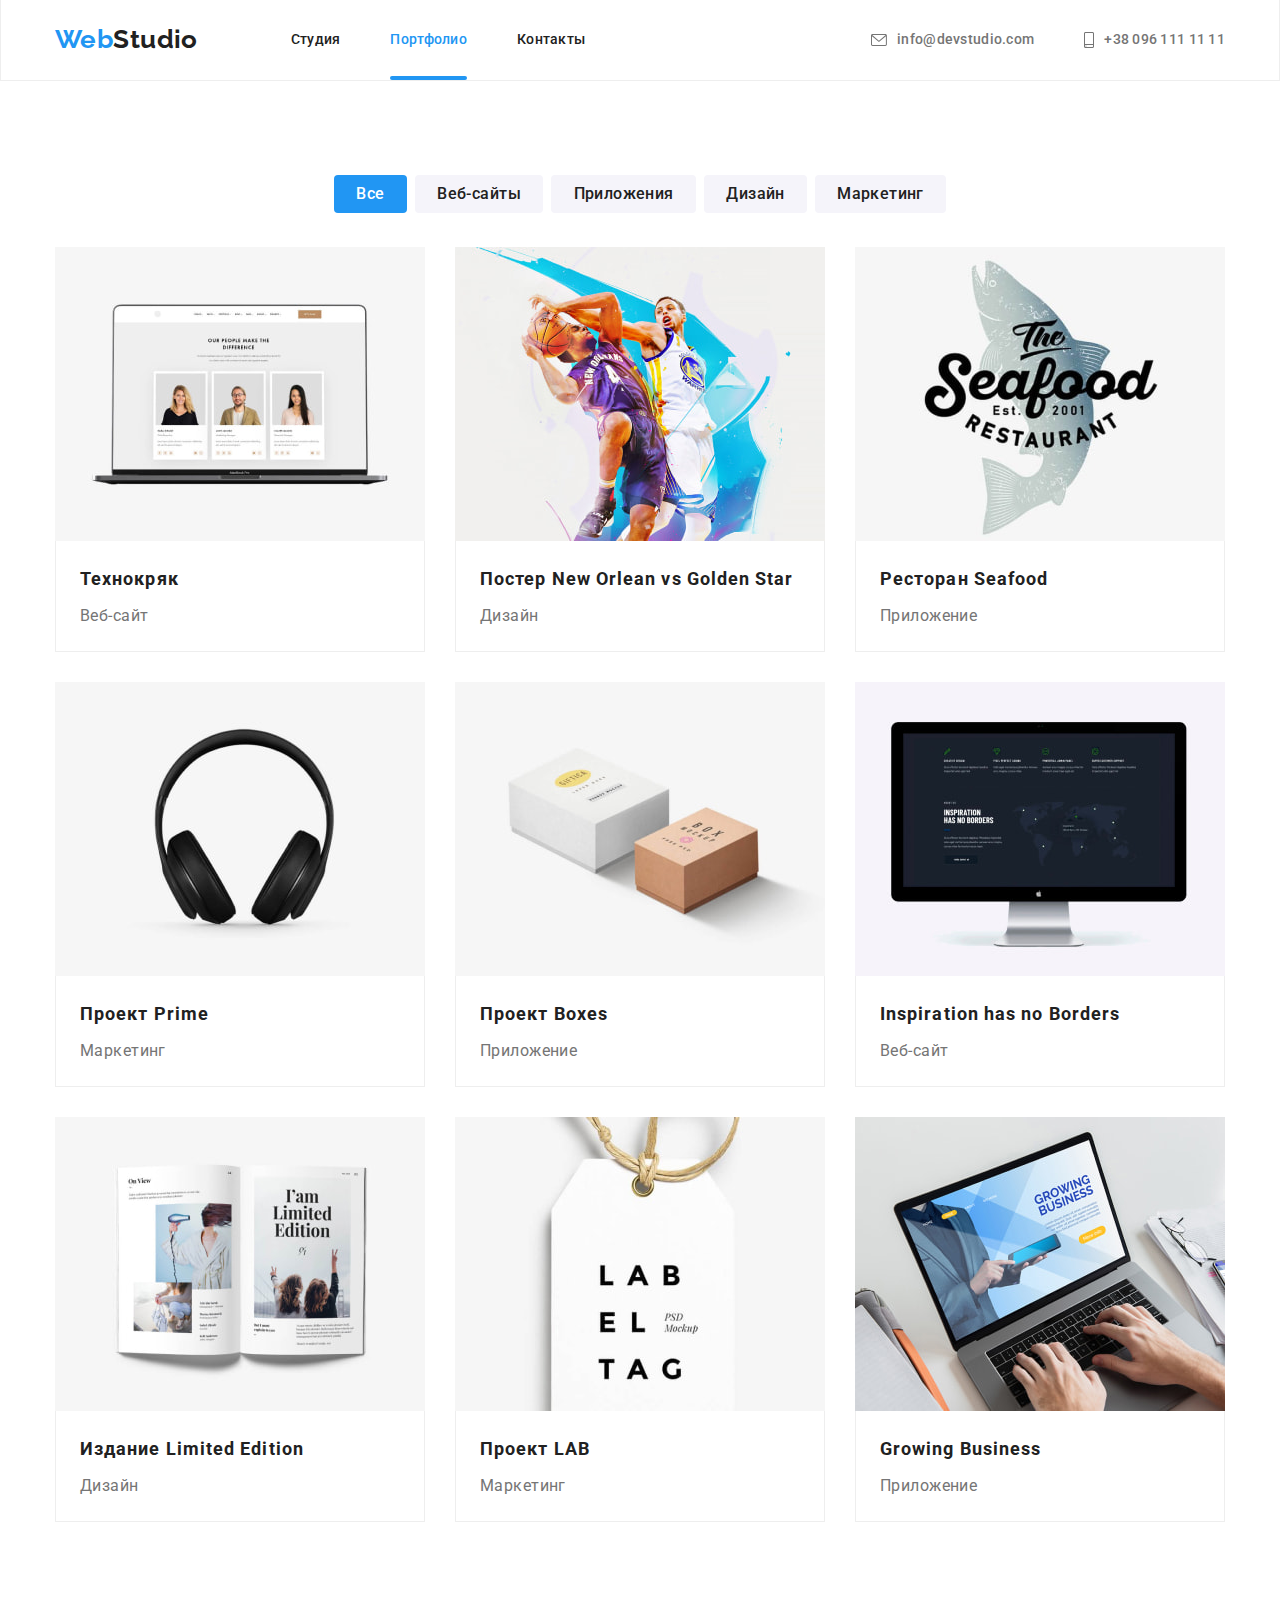
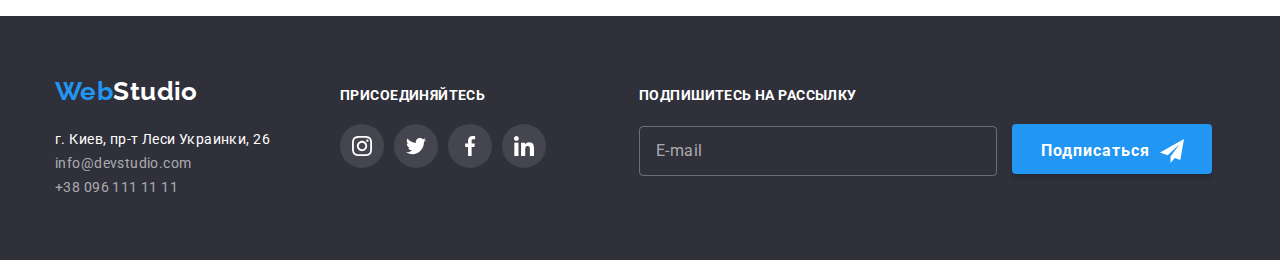
==== portfolio.html @ dc1a28a5 "Initial commit" ====
<!DOCTYPE html>
<html lang="ru">
  <head>
    <meta charset="UTF-8" />
    <meta http-equiv="X-UA-Compatible" content="IE=edge" />
    <meta name="viewport" content="width=device-width, initial-scale=1.0" />
    <title>Портфолио</title>
    <link rel="preconnect" href="https://fonts.googleapis.com" />
    <link rel="preconnect" href="https://fonts.gstatic.com" crossorigin />
    <link
      href="https://fonts.googleapis.com/css2?family=Raleway:wght@700&family=Roboto:wght@400;500;700;900&display=swap"
      rel="stylesheet"
    />
    <link
      rel="stylesheet"
      href="https://cdnjs.cloudflare.com/ajax/libs/modern-normalize/1.1.0/modern-normalize.min.css"
    />
    <link rel="stylesheet" href="./css/styles.css" />
  </head>
  <body>
    <!--шапка-->
    <header class="section-header border">
      <div class="container header">
        <a class="logo link header" href="./index.html" lang="en">
          Web<span class="studio" lang="en">Studio</span>
        </a>
        <nav>
          <ul class="site-nav list">
            <li class="item"><a class="link next" href="./index.html">Студия</a></li>
            <li class="item"><a class="link current" href="">Портфолио</a></li>
            <li class="item"><a class="link next" href="">Контакты</a></li>
          </ul>
        </nav>
        <ul class="contacts list">
          <li class="item contacts">
            <a class="contacts link" href="malito:info@devstudio.com">
              <svg class="icon-envelope" width="16" height="12">
                <use href="./images/webstudio/symbol-defs.svg#icon-envelope"></use></svg
              >info@devstudio.com
            </a>
          </li>
          <li class="item contacts">
            <a class="contacts link" href="tel:+380961111111"
              ><svg class="icon-smartphone" width="10" height="16">
                <use href="./images/webstudio/symbol-defs.svg#icon-smartphone"></use>
              </svg>
              +38 096 111 11 11</a
            >
          </li>
        </ul>
      </div>
    </header>
    <main>
      <!--Фильтр и примеры работ-->
      <section class="section post">
        <div class="container">
          <h1 class="title-never">Перечень услуг</h1>
          <ul class="list filtr">
            <li class="item-filtr">
              <button class="button current all" type="button">Все</button>
            </li>
            <li class="item-filtr"><button class="button veb" type="button">Веб-сайты</button></li>
            <li class="item-filtr">
              <button class="button prog" type="button">Приложения</button>
            </li>
            <li class="item-filtr"><button class="button dis" type="button">Дизайн</button></li>
            <li class="item-filtr"><button class="button marc" type="button">Маркетинг</button></li>
          </ul>
          <ul class="list post">
            <li class="item">
              <a href="" class="link post">
                <div class="post-image-thumb">
                  <img
                    src="./images/portfolio/img-1.jpg"
                    class="img"
                    width="370"
                    alt="Сайт
                Технокряк"
                  />
                  <div class="card-overlay">
                    <p>
                      Ресурс предлагает комплексные предложения с разным уровнем функционала и
                      сервисов. Все это позволит посетителю получить исчерпывающие сведения о
                      компании или частном лице.
                    </p>
                  </div>
                </div>
                <div class="content border">
                  <h2 class="title portf">Технокряк</h2>
                  <p class="text-portf">Веб-сайт</p>
                </div>
              </a>
            </li>
            <li class="item">
              <a href="" class="link post">
                <div class="post-image-thumb">
                  <img src="./images/portfolio/img-2.jpg" class="img" width="370" alt="Постер" />
                  <div class="card-overlay">
                    <p>
                      Ресурс предлагает комплексные предложения с разным уровнем функционала и
                      сервисов. Все это позволит посетителю получить исчерпывающие сведения о
                      компании или частном лице.
                    </p>
                  </div>
                </div>
                <div class="content border">
                  <h2 class="title portf">Постер New Orlean vs Golden Star</h2>
                  <p class="text-portf">Дизайн</p>
                </div>
              </a>
            </li>
            <li class="item">
              <a href="" class="link post">
                <div class="post-image-thumb">
                  <img
                    src="./images/portfolio/img-3.jpg"
                    class="img"
                    width="370"
                    alt="Приложение
                ресторана"
                  />
                  <div class="card-overlay">
                    <p>
                      Ресурс предлагает комплексные предложения с разным уровнем функционала и
                      сервисов. Все это позволит посетителю получить исчерпывающие сведения о
                      компании или частном лице.
                    </p>
                  </div>
                </div>
                <div class="content border">
                  <h2 class="title portf">Ресторан Seafood</h2>
                  <p class="text-portf">Приложение</p>
                </div>
              </a>
            </li>
            <li class="item">
              <a href="" class="link post">
                <div class="post-image-thumb">
                  <img
                    src="./images/portfolio/img-4.jpg"
                    class="img"
                    width="370"
                    alt="Проект
                маркетинга"
                  />
                  <div class="card-overlay">
                    <p>
                      Ресурс предлагает комплексные предложения с разным уровнем функционала и
                      сервисов. Все это позволит посетителю получить исчерпывающие сведения о
                      компании или частном лице.
                    </p>
                  </div>
                </div>
                <div class="content border">
                  <h2 class="title portf">Проект Prime</h2>
                  <p class="text-portf">Маркетинг</p>
                </div>
              </a>
            </li>
            <li class="item">
              <a href="" class="link post">
                <div class="post-image-thumb">
                  <img
                    src="./images/portfolio/img-5.jpg"
                    class="img"
                    width="370"
                    alt="Приложение"
                  />
                  <div class="card-overlay">
                    <p>
                      Ресурс предлагает комплексные предложения с разным уровнем функционала и
                      сервисов. Все это позволит посетителю получить исчерпывающие сведения о
                      компании или частном лице.
                    </p>
                  </div>
                </div>
                <div class="content border">
                  <h2 class="title portf">Проект Boxes</h2>
                  <p class="text-portf">Приложение</p>
                </div>
              </a>
            </li>
            <li class="item">
              <a href="" class="link post">
                <div class="post-image-thumb">
                  <img src="./images/portfolio/img-6.jpg" class="img" width="370" alt="Сайт" />
                  <div class="card-overlay">
                    <p>
                      Ресурс предлагает комплексные предложения с разным уровнем функционала и
                      сервисов. Все это позволит посетителю получить исчерпывающие сведения о
                      компании или частном лице.
                    </p>
                  </div>
                </div>
                <div class="content border">
                  <h2 class="title portf" lang="en">Inspiration has no Borders</h2>
                  <p class="text-portf">Веб-сайт</p>
                </div>
              </a>
            </li>
            <li class="item">
              <a href="" class="link post">
                <div class="post-image-thumb">
                  <img
                    src="./images/portfolio/img-7.jpg"
                    class="img"
                    alt="Дизайн
                издания"
                  />
                  <div class="card-overlay">
                    <p>
                      Ресурс предлагает комплексные предложения с разным уровнем функционала и
                      сервисов. Все это позволит посетителю получить исчерпывающие сведения о
                      компании или частном лице.
                    </p>
                  </div>
                </div>
                <div class="content border">
                  <h2 class="title portf">Издание Limited Edition</h2>
                  <p class="text-portf">Дизайн</p>
                </div>
              </a>
            </li>
            <li class="item">
              <a href="" class="link post">
                <div class="post-image-thumb">
                  <img src="./images/portfolio/img-8.jpg" class="img" width="370" alt="Проект" />
                  <div class="card-overlay">
                    <p>
                      Ресурс предлагает комплексные предложения с разным уровнем функционала и
                      сервисов. Все это позволит посетителю получить исчерпывающие сведения о
                      компании или частном лице.
                    </p>
                  </div>
                </div>
                <div class="content border">
                  <h2 class="title portf">Проект LAB</h2>
                  <p class="text-portf">Маркетинг</p>
                </div>
              </a>
            </li>
            <li class="item">
              <a href="" class="link post">
                <div class="post-image-thumb">
                  <img
                    src="./images/portfolio/img-9.jpg"
                    class="img"
                    width="370"
                    alt="Приложение"
                  />
                  <div class="card-overlay">
                    <p>
                      Ресурс предлагает комплексные предложения с разным уровнем функционала и
                      сервисов. Все это позволит посетителю получить исчерпывающие сведения о
                      компании или частном лице.
                    </p>
                  </div>
                </div>
                <div class="content border">
                  <h2 class="title portf" lang="en">Growing Business</h2>
                  <p class="text-portf">Приложение</p>
                </div>
              </a>
            </li>
          </ul>
        </div>
      </section>
    </main>
    <!--Футер-->
    <footer class="section footer">
      <div class="container flex footer">
        <div>
          <a class="logo link footer" href="./index.html">
            Web<span class="studio-sup">Studio</span>
          </a>
          <address class="address">
            <ul class="contacts-sup list">
              <li>
                <a
                  class="location link"
                  href="https://bit.ly/3pXMvUd"
                  target="_blank"
                  rel="noreferrer noopener"
                  >г. Киев, пр-т Леси Украинки, 26</a
                >
              </li>
              <li>
                <a class="contacts link" href="malito:info@devstudio.com"> info@devstudio.com</a>
              </li>
              <li>
                <a class="contacts link" href="tel:+380961111111">+38 096 111 11 11</a>
              </li>
            </ul>
          </address>
        </div>
        <div class="social-link">
          <h2 class="title social">присоединяйтесь</h2>
          <ul class="social-list footer">
            <li class="social-item">
              <a href="" class="social-link-footer link">
                <svg class="social-icon" width="20" height="20">
                  <use href="./images/webstudio/symbol-defs.svg#icon-instagram"></use>
                </svg>
              </a>
            </li>
            <li class="social-item">
              <a href="" class="social-link-footer link">
                <svg class="social-icon" width="20" height="20">
                  <use href="./images/webstudio/symbol-defs.svg#icon-twitter"></use>
                </svg>
              </a>
            </li>
            <li class="social-item">
              <a href="" class="social-link-footer link">
                <svg class="social-icon" width="20" height="20">
                  <use href="./images/webstudio/symbol-defs.svg#icon-facebook"></use>
                </svg>
              </a>
            </li>
            <li class="social-item">
              <a href="" class="social-link-footer link">
                <svg class="social-icon" width="20" height="20">
                  <use href="./images/webstudio/symbol-defs.svg#icon-linkedin"></use>
                </svg>
              </a>
            </li>
          </ul>
        </div>
        <div class="footer form">
          <h2 class="title form">Подпишитесь на рассылку</h2>
          <form class="footer-form">
            <label>
              <input class="footer-input" type="email" name="email" placeholder="E-mail" />
            </label>
            <button class="footer-submit" type="submit">
              <span class="footer-button"
                >Подписаться
                <svg width="24" height="24" class="icon-footer-form">
                  <use href="./images/webstudio/symbol-defs.svg#icon-icon-send"></use>
                </svg>
              </span>
            </button>
          </form>
        </div>
      </div>
    </footer>
  </body>
</html>
---- css/styles.css ----
/* цвет основного текста #757575 */
/* цвет текста вторичный в почте и телефона в хедере #757575 */
/* Эффективные решения для вашего бизнеса цвет текста #FFFFFF */

/* цвет текста чем мы занимаємся #212121 */
/* цвет текста Наша команда #212121 */

/* цвет текста футер адресс #FFFFFF */
/* цвет текста футер е-мейл и телефон color: rgba(255, 255, 255, 0.6) */
/* цвет текста ховер #2196F3 */
:root {
  --primary-text-color: #757575;
  --title-text-color: #212121;
  --accent-color: #2196f3;
  --white-color: #ffffff;
  --second-white-color: #f5f4fa;
  --timing-function: cubic-bezier(0.4, 0, 0.2, 1);
}

body {
  color: var(--primary-text-color);
  font-family: Roboto, helvetica, arial, sans-serif;
  background-color: var(--white-color);
  letter-spacing: 0.03em;
  font-size: 14px;
  line-height: 1.71;
}

h1,
h2,
h3,
h4,
h5,
h6,
p,
ul {
  margin-top: 0;
  margin-bottom: 0;
}
.container {
  width: 1200px;
  padding-left: 15px;
  padding-right: 15px;
  margin: 0 auto;
}
.section {
  padding-top: 94px;
  padding-bottom: 94px;
}
.logo.link.header {
  display: block;
  padding-top: 24px;
  padding-bottom: 25px;
}
/* позиционирование элементов хедера*/
.container.header {
  display: flex;
  align-items: center;
}
.section.hero {
  padding-top: 200px;
  padding-bottom: 200px;
  background-color: #2f303a;

  max-width: 1600px;
  height: 600px;
  margin-left: auto;
  margin-right: auto;
  background-image: linear-gradient(to right, rgba(47, 48, 58, 0.4), rgba(47, 48, 58, 0.4)),
    url('..//images/webstudio/hero.jpg');
  background-repeat: no-repeat;
  background-position: center;
  background-size: cover;

  text-align: center;
}

.section.work {
  padding-top: 0px;
}
.address {
  margin-top: 20px;
}
/*.link.contacts {
  display: inline-block;
  margin-top: 9px;
}*/
.list.filtr {
  display: flex;
  margin-bottom: 34px;
  justify-content: center;
}

.list.filtr .item-filtr + .item-filtr {
  margin-left: 8px;
}
/*Задает расположение на раздел Наши преимущества*/
.list.benefits {
  display: flex;
}
.list.benefits .item + .item {
  margin-left: 30px;
}
/*Задает размер поля для текста в Наши преимущества*/
.list.benefits .item {
  width: 270px;
}
/*Задает расположение на раздел Чем мы занимаемся*/
.list.work {
  display: flex;
}
.list.work .item + .item {
  margin-left: 30px;
}
/*======================
Заголовки картинок в Чем мы занимаемся
========================*/
.title.image {
  color: var(--white-color);
  text-transform: uppercase;
  text-align: center;
}

.title-thumb {
  width: 370px;
  height: 70px;

  background: rgba(47, 48, 58, 0.8);

  display: flex;
  justify-content: center;
  align-items: center;
  bottom: 0;
}
.title-thumb {
  position: absolute;
}
/*Задаем позицию предку для выравнивания заголовка*/
.item.work {
  position: relative;
}
.image {
  display: block;
}
/*==========================================
============================================*/
/*Задает расположение на раздел Наша команда*/
.list.team {
  display: flex;
}
.list.team .item + .item {
  margin-left: 30px;
}
/*Задает расположение в разделе Примеры работ*/
.list.post {
  display: flex;
  flex-wrap: wrap;
}
.list.post .item {
  width: 370px;
  margin-right: 30px;
  margin-bottom: 30px;
}
.list.post .item:nth-child(3n) {
  margin-right: 0px;
}
.list.post .item:nth-last-child(-n + 3) {
  margin-bottom: 0;
}
/*Задает расположение иконок в футере*/
.list.social {
  display: flex;
}

/*Позиционирование текста в карточке портфолио*/
.content {
  padding: 20px 24px;
}
.conteiner-team {
  padding-top: 30px;
  padding-bottom: 30px;
  background-color: #ffffff;
}
.img {
  display: block;
}

/*Рамка для карточек Нашей команды*/
.item.team {
  box-shadow: 0px 1px 3px rgba(0, 0, 0, 0.12), 0px 1px 1px rgba(0, 0, 0, 0.14),
    0px 2px 1px rgba(0, 0, 0, 0.2);
  border-radius: 0px 0px 4px 4px;
}
/*Размещение Иконок в Наших преимуществах*/
/*.item.benefits::before {
  display: block;
  content: '';
  height: 120px;

  margin-bottom: 30px;

  background-color: #f5f4fa;
  background-position: center;
  background-repeat: no-repeat;
  background-size: contain;
}
*/
/* Класс на цвет логотипа*/
.logo {
  color: var(--accent-color);
  font-family: Raleway, sans-serif;
  font-weight: 700;
  font-size: 26px;
  line-height: 1.19;
}

/* Класс на вторую часть логотипа header*/
.studio {
  color: var(--title-text-color);
}
/* Класс вторую часть логотипа в footer */
.studio-sup {
  color: var(--white-color);
}

/* Класс убирает точки в начале списка*/
.list {
  list-style: none;
  padding: 0;
  margin: 0;
}
/* Убирает подчеркивание у ссылок*/
.link {
  text-decoration: none;
}
.link.post {
  color: inherit;
  transition: box-shadow 250ms var(--timing-function);
}

.list.post .item:hover {
  box-shadow: 0px 1px 1px rgba(0, 0, 0, 0.12), 0px 4px 4px rgba(0, 0, 0, 0.06),
    1px 4px 6px rgba(0, 0, 0, 0.16);
}
/* ======================
========Site nav==========*/
.site-nav {
  display: flex;
  margin-left: 93px;

  font-weight: 500;
  /*font-size: 14px;*/
  line-height: 1.14;
  letter-spacing: 0.02em;
}
/*Отступ между пунктами списка в навигации 50px.кроме последнего*/
/*.site-nav .item:not(:last-child) {
  margin-right: 50px;
}*/
.site-nav .item + .item {
  margin-left: 50px;
}

.site-nav .link:hover,
.site-nav .link:focus {
  color: var(--accent-color);
}
.site-nav .link {
  display: block;
  padding-top: 32px;
  padding-bottom: 32px;

  color: var(--title-text-color);

  transition: color 250ms var(--timing-function);
}
/* Нижние подчеркивание текущей страницы*/

.link.current:after {
  content: '';

  position: absolute;
  left: 0;
  bottom: 0;

  display: block;
  width: 100%;
  height: 4px;

  background-color: var(--accent-color);
  border-radius: 2px;
}

/*Добавление эффекта на ссылки навигации*/
.site-nav .link.next {
  position: relative;
}
.link.next::after {
  content: '';

  position: absolute;
  left: 0;
  bottom: 0;

  display: block;
  width: 100%;
  height: 4px;

  background-color: var(--accent-color);
  border-radius: 2px;
  transform: scaleX(0);
  transition: transform 250ms var(--timing-function);
}
.link.next:hover::after {
  transform: scaleX(1);
}

/* Подсветка текущей страницы*/
.site-nav .link.current {
  color: var(--accent-color);
  position: relative;
}

/*============================
==============================*/
/* hero*/
.hero-title {
  /*margin-top: 0;*/
  margin-bottom: 30px;

  color: var(--white-color);
  font-weight: 900;
  font-size: 44px;
  line-height: 1.36;
  letter-spacing: 0.06em;
  text-transform: uppercase;
}

/* section */
.title {
  color: var(--title-text-color);
  font-weight: 700;
  font-size: inherit;
  line-height: 1.14;
  /*text-transform: uppercase;*/
}
.title-benefits {
  color: var(--title-text-color);
  font-weight: 700;
  font-size: inherit;
  line-height: 1.14;
  text-transform: uppercase;

  /*margin-top: 0;*/
  margin-bottom: 10px;
}
.title.social {
  color: var(--white-color);
  text-transform: uppercase;
  margin-bottom: 20px;
}

/* Класс скрывает семантический заголовок*/
.title-never {
  position: absolute;
  width: 1px;
  height: 1px;
  margin: -1px;
  border: 0;
  padding: 0;

  white-space: nowrap;
  clip-path: inset(100%);
  clip: rect(0 0 0 0);
  overflow: hidden;
}
/*.text-benefits {
  font-size: 14px;
  line-height: 1.71;
}*/
.text-team {
  font-size: 16px;
  line-height: 1.19;
  text-align: center;
}
.text-portf {
  font-size: 16px;
  line-height: 1.88;
}
.title.work,
.title.team,
.title.clients {
  margin-bottom: 50px;
  font-weight: 700;
  font-size: 36px;
  line-height: 1.17;
  text-align: center;
}
/*.title.team {
  font-weight: 700;
  font-size: 36px;
  line-height: 1.17;
  text-align: center;
}*/
.title.name {
  font-weight: 500;
  font-size: 16px;
  line-height: 1.19;
  margin-bottom: 10px;
  text-align: center;
}
.title.portf {
  font-weight: 700;
  font-size: 18px;
  line-height: 2;
  letter-spacing: 0.06em;

  margin-bottom: 4px;
}

/*Button*/
.button {
  display: inline-block;
  border: none;
  padding: 6px 22px;

  color: var(--title-text-color);
  background-color: var(--second-white-color);
  cursor: pointer;
  font-weight: 500;
  font-size: 16px;
  line-height: 1.63;
  /* text-align: center;*/
  letter-spacing: inherit;
  font-family: inherit;
  border-radius: 4px;
  /*анимация кнопки*/
  transition: background-color 250ms var(--timing-function);
}
.button:hover,
.button:focus {
  background-color: var(--accent-color);
  color: var(--white-color);
  filter: drop-shadow(0px 4px 4px rgba(0, 0, 0, 0.25));
}
.button.primary {
  min-width: 200px;

  color: var(--white-color);
  font-weight: 700;
  font-size: 16px;
  line-height: 1.88;
  align-items: center;
  text-align: center;
  letter-spacing: 0.06em;

  background-color: var(--accent-color);
  cursor: pointer;

  border-radius: 4px;
  padding: 10px 32px;
  box-shadow: 0px 4px 4px rgba(0, 0, 0, 0.15);
  /*анимация кнопки*/
  transition: background-color 250ms var(--timing-function);
}
.button.primary:hover,
.button.primary:focus {
  background-color: #188ce8;
}
/*Задает цвет выделенной кнопки фильтра*/
.list .button.current {
  background-color: #2196f3;
  color: var(--white-color);
}
/*Задают размеры кнопок фильтра*/
.button.current.all {
  min-width: 73px;
}
.button.veb {
  min-width: 128px;
}
.button.prog {
  min-width: 145px;
}
.button.dis {
  min-width: 103px;
}
.button.marc {
  min-width: 130px;
}

/* Стиль написание шрифта и цвет контактов*/
.contacts .link {
  display: flex;
  align-items: center;
  font-style: normal;
  color: inherit;
  /*var(--primary-text-color);*/
  font-weight: 500;
  font-size: 14px;
  line-height: 1.14;
  letter-spacing: 0.02em;

  padding-top: 32px;
  padding-bottom: 32px;

  color: #757575;

  transition: color 250ms var(--timing-function);
}
/*Задает контакты в линию*/

.contacts.list {
  display: flex;
  margin-left: auto;
}
/*Задает отступы сверху и снизу для контактов*/
/*.contacts.list .link {
  display: block;
  padding-top: 32px;
  padding-bottom: 32px;
}*/
.contacts .item + .item {
  margin-left: 50px;
}
.contacts-sup .link {
  color: rgba(255, 255, 255, 0.6);
  font-style: normal;
  /*font-weight: 400;
  font-size: 14px;
  line-height: 1.71;*/

  transition: color 250ms var(--timing-function);
}
.contacts .link:hover,
.contacts .link:focus {
  color: var(--accent-color);
}
.contacts-sup .link:hover,
.contacts-sup .link:focus {
  color: var(--accent-color);
}

/* Цвет текста места расположение студии*/
.location.link {
  color: var(--white-color);
  /*font-weight: 400;
  font-size: 14px;
  line-height: 1.71;*/
}
/*Border headera на странице портфолио*/
.section-header.border {
  border-bottom: 1px solid #eeeeee;
}
.border {
  border-left: 1px solid #eeeeee;
  border-right: 1px solid #eeeeee;
  border-bottom: 1px solid #eeeeee;
}
.section.team {
  background-color: var(--second-white-color);
}
/*Цвет footer*/
.section.footer {
  padding-top: 60px;
  padding-bottom: 60px;

  background-color: #2f303a;
}

.flex.footer {
  display: flex;
  align-items: baseline;
}

.social-link {
  margin-left: 70px;
  min-width: 206px;
}

/*Иконки конверта и телефона*/

.icon-envelope {
  fill: currentColor;
  margin-right: 10px;
}
.icon-smartphone {
  fill: currentColor;
  margin-right: 10px;
}
/*Иконки в наших приемуществах*/
.icon-background {
  background-color: #f5f4fa;
  display: flex;
  justify-content: center;
  align-items: center;
  width: 270px;
  height: 120px;
  margin-bottom: 30px;
  border-radius: 4px;
}

/*=======================
Иконки соц сетей в нашей команде
=================================*/
.social-list {
  display: flex;
  align-items: center;
  justify-content: center;

  margin-top: 16px;
  list-style: none;
  padding: 0;
}
.social-item:not(:last-child) {
  margin-right: 10px;
}
.social.link {
  display: flex;
  align-items: center;
  justify-content: center;

  width: 44px;
  height: 44px;
  border-radius: 50%;

  color: #afb1b8;
  background-color: var(--white-color);

  transition: background-color 250ms var(--timing-function), color 250ms var(--timing-function);
}

.social-icon {
  fill: currentColor;
}
.social.link:hover,
.social.link:focus {
  color: var(--white-color);
  background-color: #2196f3;
}

/*Иконки наши клиенты*/

.list.clients {
  display: flex;
  justify-content: center;
  padding-top: 32px;
  padding-bottom: 32px;
}
.link.clients {
  display: flex;
  align-items: center;
  justify-content: center;

  width: 170px;
  height: 92px;
  border: 1px solid #afb1b8;
  border-radius: 4px;

  color: #afb1b8;

  transition: color 250ms var(--timing-function), border-color 250ms var(--timing-function);
}
.link.clients:hover {
  border-color: #2196f3;
  color: #2196f3;
}
.icon-clients {
  fill: currentColor;
}
.item.clients {
  margin-right: 30px;
}

.item.clients:last-child {
  margin-right: 0;
}
/*Стилизация ссылок ф футере соц.сети*/

.social-list.footer {
  display: flex;
  align-items: center;
  justify-content: flex-start;

  margin-top: 16px;
  list-style: none;
  padding: 0;
}
.social-link-footer.link {
  display: flex;
  align-items: center;
  justify-content: center;
  color: var(--white-color);
  background-color: rgba(255, 255, 255, 0.1);

  width: 44px;
  height: 44px;

  border-radius: 50%;

  transition: background-color 250ms var(--timing-function);
}

.social-link-footer.link:hover,
.social-link-footer.link:focus {
  background-color: #2196f3;
}
/*===============================

          Форма футер

================================*/

.footer.form {
  margin-left: 93px;
}

.title.form {
  color: var(--white-color);
  text-transform: uppercase;
  margin-bottom: 20px;
}

.footer-input {
  width: 358px;
  height: 50px;
  padding-left: 16px;
  padding-top: 15px;
  padding-bottom: 15px;

  font-size: 16px;
  line-height: 1.25;
  letter-spacing: inherit;

  color: var(--white-color);
  background-color: transparent;

  border: 1px solid rgba(255, 255, 255, 0.3);
  drop-shadow: (0px 4px 4px rgba(0, 0, 0, 0.15));
  border-radius: 4px;
}

.footer-input::placeholder {
  color: rgba(255, 255, 255, 0.6);
}

.footer-input:hover,
.footer-input:focus {
  border-color: var(--white-color);
}

.footer-submit {
  min-width: 200px;
  height: 50px;
  margin-left: 12px;

  font-weight: 700;
  font-size: 16px;
  letter-spacing: 0.06em;
  color: var(--white-color);

  padding-bottom: 10px;

  background-color: var(--accent-color);

  cursor: pointer;

  border: none;
  border-radius: 4px;
  box-shadow: 0px 4px 4px rgba(0, 0, 0, 0.15);
}

.footer-submit:hover,
.footer-submit:focus {
  background-color: #188ce8;
}

.icon-footer-form {
  fill: currentColor;
  margin-left: 10px;
}

.footer-button {
  display: flex;
  align-items: center;
  justify-content: center;
  padding-top: 13px;
}

/*==============================
            Портфолио
================================*/

/*Добавление на карточку наших работ текста при hover*/

.post-image-thumb {
  position: relative;
  overflow: hidden;
}

.card-overlay {
  position: absolute;
  top: 0;
  left: 0;

  width: 100%;
  height: 100%;
  padding: 63px 24px;

  font-size: 18px;
  line-height: 1.55;

  color: #ffffff;
  background-color: rgba(33, 150, 243, 0.9);

  transform: translateY(100%);
  transition: transform 250ms var(--timing-function);
}
.link.post:hover .card-overlay,
.link.post:focus .card-overlay {
  transform: translateY(0%);
}
/*========================
Модальное окно===========*/

.backdrop {
  position: fixed;
  width: 100%;
  height: 100%;
  top: 0;
  left: 0;

  z-index: 1;

  background-color: rgba(0, 0, 0, 0.2);

  opacity: 1;
  transition: opacity 250ms var(--timing-function);
}

.backdrop.is-hidden {
  opacity: 0;
  pointer-events: none;
  visibility: hidden;
}
.backdrop.is-hidden .modal {
  transform: translate(-50%, -50%) scale(0.5);
}
.modal {
  position: absolute;
  top: 50%;
  left: 50%;

  width: 528px;
  /*height: 581px;*/

  padding: 40px;

  background-color: var(--white-color);

  box-shadow: 0px 1px 3px rgba(0, 0, 0, 0.12), 0px 1px 1px rgba(0, 0, 0, 0.14),
    0px 2px 1px rgba(0, 0, 0, 0.2);
  border-radius: 4px;

  transform: translate(-50%, -50%) scale(1);

  transition: transform 250ms var(--timing-function);
}

.button-closed {
  position: absolute;
  top: 8px;
  right: 8px;

  display: flex;
  align-items: center;
  width: 30px;
  height: 30px;

  cursor: pointer;

  border-radius: 50%;
  border: 1px solid rgba(0, 0, 0, 0.1);
  background-color: transparent;

  /*анимация кнопки*/
  transition: background-color 250ms var(--timing-function), fill 250ms var(--timing-function);
}
.button-closed:focus,
.button-closed:hover {
  fill: #2196f3;
}
/*==============================
       Форма в мадальном окне
================================*/

.text-modal {
  display: flex;
  justify-content: center;
  margin-bottom: 12px;

  font-weight: 700;
  font-size: 20px;
  line-height: 1.15;
  color: var(--title-text-color);
  text-align: center;
}
.user-form {
  text-align: center;
}

.user-info {
  display: block;
  position: relative;
  text-align: left;
  transition: fill 250ms var(--timing-function);
}

.user-info:hover,
.user-info:focus {
  fill: var(--accent-color);
}

.user-text {
  display: block;
  padding-bottom: 4px;
  text-align: left;

  font-size: 12px;
  line-height: 1.17;
  letter-spacing: 0.01em;
}

.form-input {
  width: 100%;
  height: 40px;
  outline: none;

  padding-left: 42px;
  padding-top: 12px;
  padding-bottom: 12px;

  border: 1px solid rgba(33, 33, 33, 0.2);
  border-radius: 4px;

  margin-bottom: 10px;
  transition: border-color 250ms var(--timing-function);
}

.form-input:focus,
.form-input:hover {
  border-color: var(--accent-color);
}
.form-icon {
  position: absolute;
  top: 32px;
  left: 15px;
}

.textarea {
  display: block;
  width: 100%;
  min-height: 120px;
  margin-bottom: 20px;

  padding-left: 16px;
  padding-top: 12px;

  resize: none;
  outline: none;

  font-size: 12px;
  line-height: 1.17;
  letter-spacing: 0.01em;

  border-radius: 4px;
  border: 1px solid rgba(33, 33, 33, 0.2);

  transition: border-color 250ms var(--timing-function);
}
.textarea:hover,
.textarea:focus {
  border-color: var(--accent-color);
}
.textarea::placeholder {
  font-size: 14px;
  line-height: 1.14;
  letter-spacing: 0.01em;
  color: rgba(117, 117, 117, 0.5);
}

.textarea:focus,
.textarea:hover {
  border-color: var(--accent-color);
}

.form-policity-group {
  display: flex;
  align-items: center;
  padding-left: 12px;
}

.visually-hidden {
  position: absolute;
  white-space: nowrap;
  width: 1px;
  height: 1px;
  overflow: hidden;
  border: 0;
  padding: 0;
  clip: rect(0 0 0 0);
  clip-path: inset(50%);
  margin: -1px;
}
.custom-checkbox {
  width: 16px;
  height: 15px;
  display: flex;
  align-items: center;
  justify-content: center;
  margin-right: 7px;

  outline: 2px solid var(--title-text-color);
  outline-offset: -2px;
  border-radius: 2px;

  background-color: transparent;
  transition: background-color 250ms var(--timing-function);
}

.checkbox:checked + .custom-checkbox {
  background-color: var(--accent-color);
  outline: transparent;
}
.custom-checkbox-icon {
  opacity: 0;
  fill: var(--white-color);

  transition: opacity 250ms var(--timing-function);
}
.checkbox:checked + .custom-checkbox .custom-checkbox-icon {
  opacity: 1;
}

.form-policity-terms {
  color: var(--accent-color);
}
.button-submit {
  min-width: 200px;
  margin-top: 30px;
  padding-top: 10px;
  padding-bottom: 10px;

  font-weight: 700;
  font-size: 16px;
  line-height: 1.88;
  letter-spacing: 0.06em;
  text-align: center;
  color: var(--white-color);

  background-color: var(--accent-color);

  border: none;
  cursor: pointer;

  box-shadow: 0px 4px 4px rgba(0, 0, 0, 0.15);
  border-radius: 4px;

  /*анимация кнопки*/
  transition: background-color 250ms var(--timing-function);
}

.button-submit:hover,
.button-submit:focus {
  background-color: #188ce8;
}
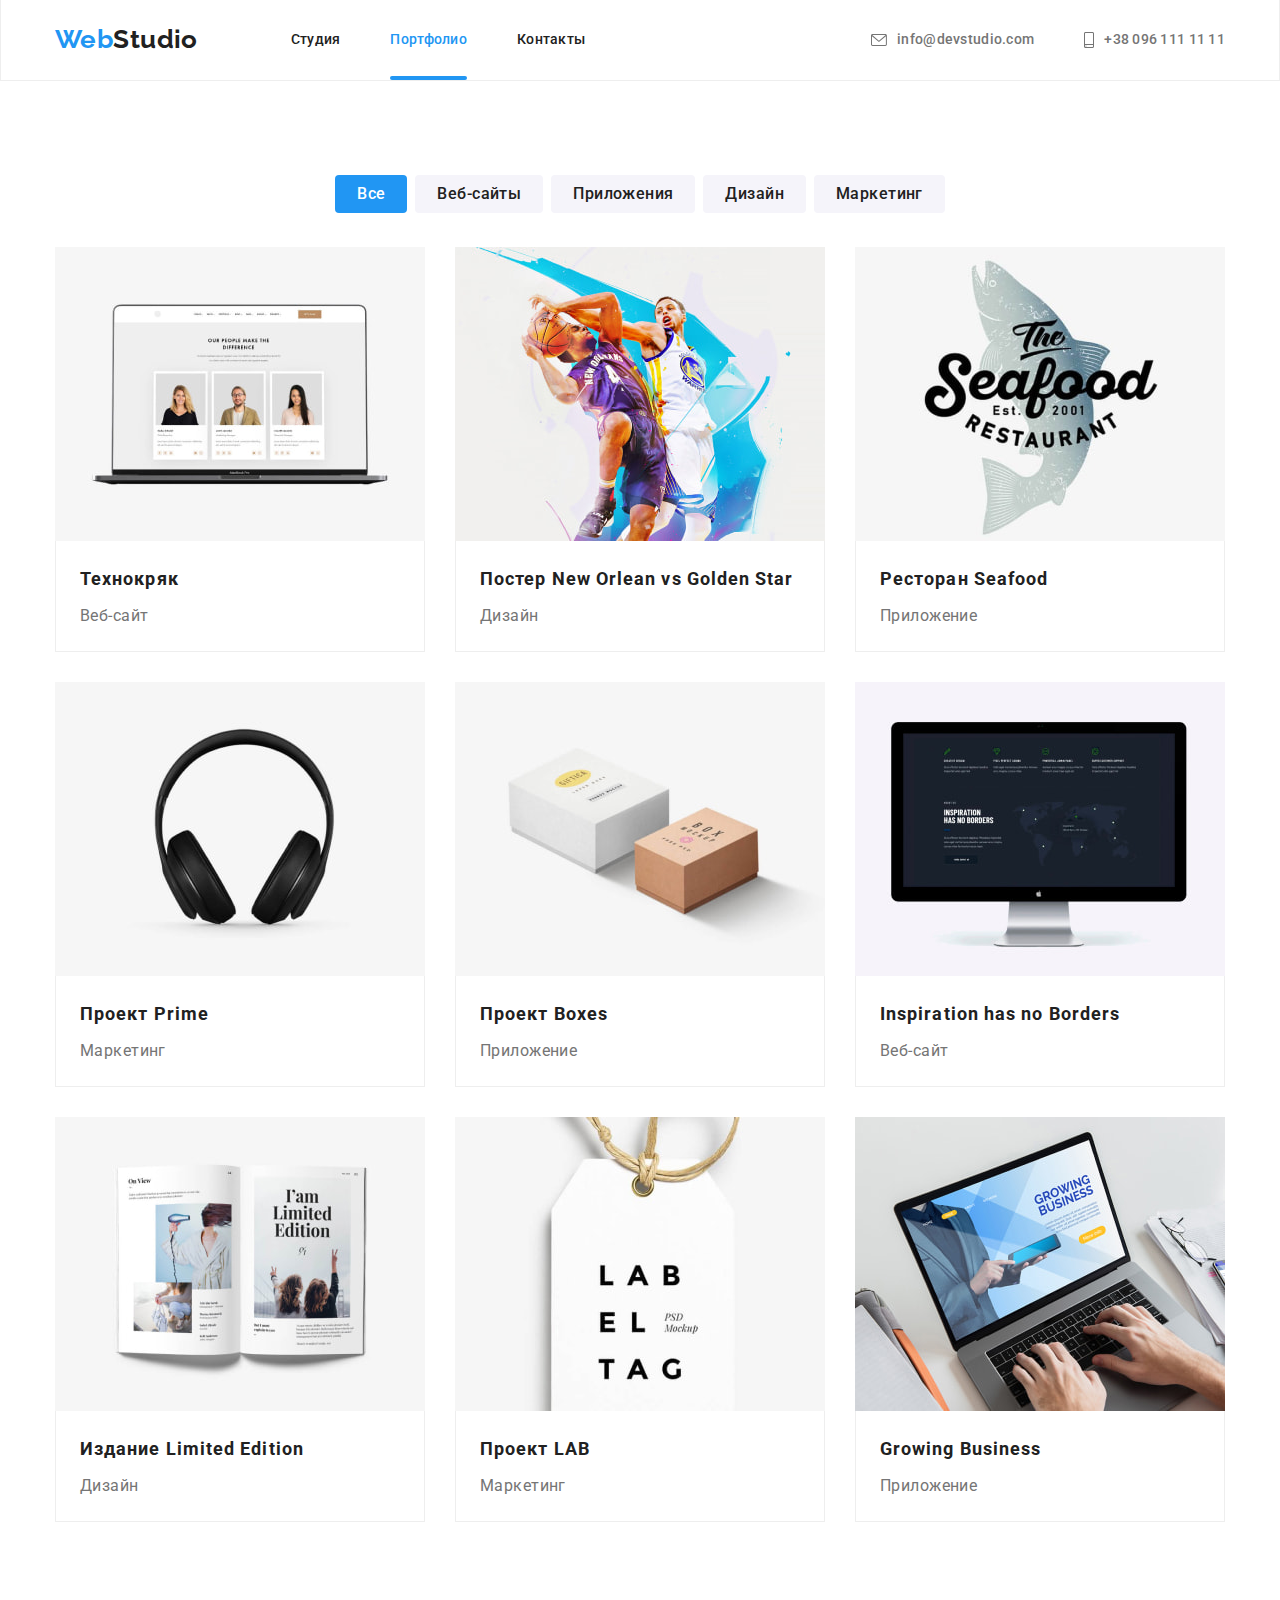
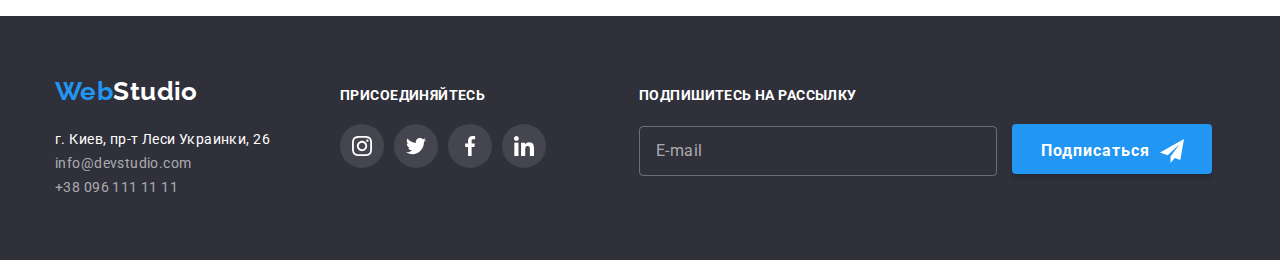
==== commit d4033c18: "Сделан Хедер, контакты и навигация" ====
--- a/portfolio.html
+++ b/portfolio.html
@@ -16,6 +16,7 @@
       href="https://cdnjs.cloudflare.com/ajax/libs/modern-normalize/1.1.0/modern-normalize.min.css"
     />
     <link rel="stylesheet" href="./css/styles.css" />
+    <link rel="stylesheet" href="./css/main.min.css">
   </head>
   <body>
     <!--шапка-->
--- a/css/styles.css
+++ b/css/styles.css
@@ -15,58 +15,45 @@
   --white-color: #ffffff;
   --second-white-color: #f5f4fa;
   --timing-function: cubic-bezier(0.4, 0, 0.2, 1);
-}
-
-body {
-  color: var(--primary-text-color);
-  font-family: Roboto, helvetica, arial, sans-serif;
-  background-color: var(--white-color);
-  letter-spacing: 0.03em;
-  font-size: 14px;
-  line-height: 1.71;
-}
-
-h1,
-h2,
-h3,
-h4,
-h5,
-h6,
-p,
-ul {
-  margin-top: 0;
-  margin-bottom: 0;
-}
-.container {
-  width: 1200px;
-  padding-left: 15px;
-  padding-right: 15px;
-  margin: 0 auto;
-}
-.section {
-  padding-top: 94px;
-  padding-bottom: 94px;
-}
+  --gradient: rgba(47, 48, 58, 0.4);
+  --work-thumb-background: rgba(47, 48, 58, 0.8);
+  --button-primary-hover-color: #188ce8;
+  --contacts-sup-color: rgba(255, 255, 255, 0.6);
+  --social-link-footer-color: rgba(255, 255, 255, 0.1);
+  --header-border-color: #eeeeee;
+  --footer-color: #2f303a;
+  --hero-color: #2f303a;
+  --grey-color: #afb1b8;
+  --border-input-color: rgba(255, 255, 255, 0.3);
+  --shadow-input-color: rgba(0, 0, 0, 0.15);
+  --footer-input-placeholder-color: rgba(255, 255, 255, 0.6);
+  --card-overlay-color: rgba(33, 150, 243, 0.9);
+  --backdrop-color: rgba(0, 0, 0, 0.2);
+  --button-closed-border-color: rgba(0, 0, 0, 0.1);
+  --form-input-border-color: rgba(33, 33, 33, 0.2);
+  --textarea-placeholder-color: rgba(117, 117, 117, 0.5);
+  --button-submit-shadow-color: rgba(0, 0, 0, 0.15);
+  --primary-font-family: Roboto;
+  --logo-font-family: Raleway;
+  --secondary-font-family: helvetica;
+  --arial-font-family: arial;
+}
+
 .logo.link.header {
   display: block;
   padding-top: 24px;
   padding-bottom: 25px;
 }
-/* позиционирование элементов хедера*/
-.container.header {
-  display: flex;
-  align-items: center;
-}
 .section.hero {
   padding-top: 200px;
   padding-bottom: 200px;
-  background-color: #2f303a;
+  background-color: var(--hero-color);
 
   max-width: 1600px;
   height: 600px;
   margin-left: auto;
   margin-right: auto;
-  background-image: linear-gradient(to right, rgba(47, 48, 58, 0.4), rgba(47, 48, 58, 0.4)),
+  background-image: linear-gradient(to right, var(--gradient), var(--gradient)),
     url('..//images/webstudio/hero.jpg');
   background-repeat: no-repeat;
   background-position: center;
@@ -75,16 +62,12 @@
   text-align: center;
 }
 
-.section.work {
+.work-section {
   padding-top: 0px;
 }
 .address {
   margin-top: 20px;
 }
-/*.link.contacts {
-  display: inline-block;
-  margin-top: 9px;
-}*/
 .list.filtr {
   display: flex;
   margin-bottom: 34px;
@@ -95,51 +78,52 @@
   margin-left: 8px;
 }
 /*Задает расположение на раздел Наши преимущества*/
-.list.benefits {
-  display: flex;
-}
-.list.benefits .item + .item {
+.benefits__list {
+  display: flex;
+}
+.benefits__list .benefits__item + .benefits__item {
   margin-left: 30px;
 }
 /*Задает размер поля для текста в Наши преимущества*/
-.list.benefits .item {
+.benefits__list .benefits__item {
   width: 270px;
 }
 /*Задает расположение на раздел Чем мы занимаемся*/
-.list.work {
-  display: flex;
-}
-.list.work .item + .item {
+.work__list {
+  display: flex;
+}
+.work__list .work__item + .work__item {
   margin-left: 30px;
 }
 /*======================
 Заголовки картинок в Чем мы занимаемся
 ========================*/
-.title.image {
+.work__title-image {
   color: var(--white-color);
   text-transform: uppercase;
   text-align: center;
 }
 
-.title-thumb {
+.work__thumb {
   width: 370px;
   height: 70px;
 
-  background: rgba(47, 48, 58, 0.8);
+  background: var(--work-thumb-background);
 
   display: flex;
   justify-content: center;
   align-items: center;
   bottom: 0;
 }
-.title-thumb {
+.work__thumb {
   position: absolute;
 }
 /*Задаем позицию предку для выравнивания заголовка*/
-.item.work {
+.work__item {
   position: relative;
 }
-.image {
+
+.work__image {
   display: block;
 }
 /*==========================================
@@ -179,7 +163,7 @@
 .conteiner-team {
   padding-top: 30px;
   padding-bottom: 30px;
-  background-color: #ffffff;
+  background-color: var(--white-color);
 }
 .img {
   display: block;
@@ -191,24 +175,10 @@
     0px 2px 1px rgba(0, 0, 0, 0.2);
   border-radius: 0px 0px 4px 4px;
 }
-/*Размещение Иконок в Наших преимуществах*/
-/*.item.benefits::before {
-  display: block;
-  content: '';
-  height: 120px;
-
-  margin-bottom: 30px;
-
-  background-color: #f5f4fa;
-  background-position: center;
-  background-repeat: no-repeat;
-  background-size: contain;
-}
-*/
 /* Класс на цвет логотипа*/
 .logo {
   color: var(--accent-color);
-  font-family: Raleway, sans-serif;
+  font-family: var(--logo-font-family), sans-serif;
   font-weight: 700;
   font-size: 26px;
   line-height: 1.19;
@@ -223,16 +193,6 @@
   color: var(--white-color);
 }
 
-/* Класс убирает точки в начале списка*/
-.list {
-  list-style: none;
-  padding: 0;
-  margin: 0;
-}
-/* Убирает подчеркивание у ссылок*/
-.link {
-  text-decoration: none;
-}
 .link.post {
   color: inherit;
   transition: box-shadow 250ms var(--timing-function);
@@ -242,85 +202,6 @@
   box-shadow: 0px 1px 1px rgba(0, 0, 0, 0.12), 0px 4px 4px rgba(0, 0, 0, 0.06),
     1px 4px 6px rgba(0, 0, 0, 0.16);
 }
-/* ======================
-========Site nav==========*/
-.site-nav {
-  display: flex;
-  margin-left: 93px;
-
-  font-weight: 500;
-  /*font-size: 14px;*/
-  line-height: 1.14;
-  letter-spacing: 0.02em;
-}
-/*Отступ между пунктами списка в навигации 50px.кроме последнего*/
-/*.site-nav .item:not(:last-child) {
-  margin-right: 50px;
-}*/
-.site-nav .item + .item {
-  margin-left: 50px;
-}
-
-.site-nav .link:hover,
-.site-nav .link:focus {
-  color: var(--accent-color);
-}
-.site-nav .link {
-  display: block;
-  padding-top: 32px;
-  padding-bottom: 32px;
-
-  color: var(--title-text-color);
-
-  transition: color 250ms var(--timing-function);
-}
-/* Нижние подчеркивание текущей страницы*/
-
-.link.current:after {
-  content: '';
-
-  position: absolute;
-  left: 0;
-  bottom: 0;
-
-  display: block;
-  width: 100%;
-  height: 4px;
-
-  background-color: var(--accent-color);
-  border-radius: 2px;
-}
-
-/*Добавление эффекта на ссылки навигации*/
-.site-nav .link.next {
-  position: relative;
-}
-.link.next::after {
-  content: '';
-
-  position: absolute;
-  left: 0;
-  bottom: 0;
-
-  display: block;
-  width: 100%;
-  height: 4px;
-
-  background-color: var(--accent-color);
-  border-radius: 2px;
-  transform: scaleX(0);
-  transition: transform 250ms var(--timing-function);
-}
-.link.next:hover::after {
-  transform: scaleX(1);
-}
-
-/* Подсветка текущей страницы*/
-.site-nav .link.current {
-  color: var(--accent-color);
-  position: relative;
-}
-
 /*============================
 ==============================*/
 /* hero*/
@@ -337,14 +218,8 @@
 }
 
 /* section */
-.title {
-  color: var(--title-text-color);
-  font-weight: 700;
-  font-size: inherit;
-  line-height: 1.14;
-  /*text-transform: uppercase;*/
-}
-.title-benefits {
+
+.benefits__title {
   color: var(--title-text-color);
   font-weight: 700;
   font-size: inherit;
@@ -361,6 +236,19 @@
 }
 
 /* Класс скрывает семантический заголовок*/
+.benefits__title.never {
+  position: absolute;
+  width: 1px;
+  height: 1px;
+  margin: -1px;
+  border: 0;
+  padding: 0;
+
+  white-space: nowrap;
+  clip-path: inset(100%);
+  clip: rect(0 0 0 0);
+  overflow: hidden;
+}
 .title-never {
   position: absolute;
   width: 1px;
@@ -387,9 +275,15 @@
   font-size: 16px;
   line-height: 1.88;
 }
-.title.work,
-.title.team,
-.title.clients {
+.title.team {
+  margin-bottom: 50px;
+  font-weight: 700;
+  font-size: 36px;
+  line-height: 1.17;
+  text-align: center;
+}
+
+.work__title {
   margin-bottom: 50px;
   font-weight: 700;
   font-size: 36px;
@@ -465,132 +359,34 @@
 }
 .button.primary:hover,
 .button.primary:focus {
-  background-color: #188ce8;
+  background-color: var(--button-primary-hover-color);
 }
 /*Задает цвет выделенной кнопки фильтра*/
 .list .button.current {
-  background-color: #2196f3;
-  color: var(--white-color);
-}
-/*Задают размеры кнопок фильтра*/
-.button.current.all {
-  min-width: 73px;
-}
-.button.veb {
-  min-width: 128px;
-}
-.button.prog {
-  min-width: 145px;
-}
-.button.dis {
-  min-width: 103px;
-}
-.button.marc {
-  min-width: 130px;
-}
-
-/* Стиль написание шрифта и цвет контактов*/
-.contacts .link {
-  display: flex;
-  align-items: center;
-  font-style: normal;
-  color: inherit;
-  /*var(--primary-text-color);*/
-  font-weight: 500;
-  font-size: 14px;
-  line-height: 1.14;
-  letter-spacing: 0.02em;
-
-  padding-top: 32px;
-  padding-bottom: 32px;
-
-  color: #757575;
-
-  transition: color 250ms var(--timing-function);
-}
-/*Задает контакты в линию*/
-
-.contacts.list {
-  display: flex;
-  margin-left: auto;
-}
-/*Задает отступы сверху и снизу для контактов*/
-/*.contacts.list .link {
-  display: block;
-  padding-top: 32px;
-  padding-bottom: 32px;
-}*/
-.contacts .item + .item {
-  margin-left: 50px;
-}
-.contacts-sup .link {
-  color: rgba(255, 255, 255, 0.6);
-  font-style: normal;
-  /*font-weight: 400;
-  font-size: 14px;
-  line-height: 1.71;*/
-
-  transition: color 250ms var(--timing-function);
-}
-.contacts .link:hover,
-.contacts .link:focus {
-  color: var(--accent-color);
-}
-.contacts-sup .link:hover,
-.contacts-sup .link:focus {
-  color: var(--accent-color);
-}
-
-/* Цвет текста места расположение студии*/
-.location.link {
-  color: var(--white-color);
-  /*font-weight: 400;
-  font-size: 14px;
-  line-height: 1.71;*/
-}
+  background-color: var(--accent-color);
+  color: var(--white-color);
+}
+
 /*Border headera на странице портфолио*/
 .section-header.border {
-  border-bottom: 1px solid #eeeeee;
+  border-bottom: 1px solid var(--header-border-color);
 }
 .border {
-  border-left: 1px solid #eeeeee;
-  border-right: 1px solid #eeeeee;
-  border-bottom: 1px solid #eeeeee;
+  border-left: 1px solid var(--header-border-color);
+  border-right: 1px solid var(--header-border-color);
+  border-bottom: 1px solid var(--header-border-color);
 }
 .section.team {
   background-color: var(--second-white-color);
 }
-/*Цвет footer*/
-.section.footer {
-  padding-top: 60px;
-  padding-bottom: 60px;
-
-  background-color: #2f303a;
-}
-
-.flex.footer {
-  display: flex;
-  align-items: baseline;
-}
-
 .social-link {
   margin-left: 70px;
   min-width: 206px;
 }
 
-/*Иконки конверта и телефона*/
-
-.icon-envelope {
-  fill: currentColor;
-  margin-right: 10px;
-}
-.icon-smartphone {
-  fill: currentColor;
-  margin-right: 10px;
-}
 /*Иконки в наших приемуществах*/
-.icon-background {
-  background-color: #f5f4fa;
+.benefits__icon {
+  background-color: var(--second-white-color);
   display: flex;
   justify-content: center;
   align-items: center;
@@ -624,7 +420,7 @@
   height: 44px;
   border-radius: 50%;
 
-  color: #afb1b8;
+  color: var(--grey-color);
   background-color: var(--white-color);
 
   transition: background-color 250ms var(--timing-function), color 250ms var(--timing-function);
@@ -636,43 +432,43 @@
 .social.link:hover,
 .social.link:focus {
   color: var(--white-color);
-  background-color: #2196f3;
+  background-color: var(--accent-color);
 }
 
 /*Иконки наши клиенты*/
 
-.list.clients {
+.clients__list {
   display: flex;
   justify-content: center;
   padding-top: 32px;
   padding-bottom: 32px;
 }
-.link.clients {
+.clients__link {
   display: flex;
   align-items: center;
   justify-content: center;
 
   width: 170px;
   height: 92px;
-  border: 1px solid #afb1b8;
-  border-radius: 4px;
-
-  color: #afb1b8;
+  border: 1px solid var(--grey-color);
+  border-radius: 4px;
+
+  color: var(--grey-color);
 
   transition: color 250ms var(--timing-function), border-color 250ms var(--timing-function);
 }
-.link.clients:hover {
-  border-color: #2196f3;
-  color: #2196f3;
-}
-.icon-clients {
+.clients__link:hover {
+  border-color: var(--accent-color);
+  color: var(--accent-color);
+}
+.clients__icon {
   fill: currentColor;
 }
-.item.clients {
+.clients__item {
   margin-right: 30px;
 }
 
-.item.clients:last-child {
+.clients__item:last-child {
   margin-right: 0;
 }
 /*Стилизация ссылок ф футере соц.сети*/
@@ -691,7 +487,7 @@
   align-items: center;
   justify-content: center;
   color: var(--white-color);
-  background-color: rgba(255, 255, 255, 0.1);
+  background-color: var(--social-link-footer-color);
 
   width: 44px;
   height: 44px;
@@ -703,7 +499,7 @@
 
 .social-link-footer.link:hover,
 .social-link-footer.link:focus {
-  background-color: #2196f3;
+  background-color: var(--accent-color);
 }
 /*===============================
 
@@ -735,13 +531,13 @@
   color: var(--white-color);
   background-color: transparent;
 
-  border: 1px solid rgba(255, 255, 255, 0.3);
-  drop-shadow: (0px 4px 4px rgba(0, 0, 0, 0.15));
+  border: 1px solid var(--border-input-color);
+  drop-shadow: (0px 4px 4px var(--shadow-input-color));
   border-radius: 4px;
 }
 
 .footer-input::placeholder {
-  color: rgba(255, 255, 255, 0.6);
+  color: var(--footer-input-placeholder-color);
 }
 
 .footer-input:hover,
@@ -772,7 +568,7 @@
 
 .footer-submit:hover,
 .footer-submit:focus {
-  background-color: #188ce8;
+  background-color: var(--button-primary-hover-color);
 }
 
 .icon-footer-form {
@@ -810,8 +606,8 @@
   font-size: 18px;
   line-height: 1.55;
 
-  color: #ffffff;
-  background-color: rgba(33, 150, 243, 0.9);
+  color: var(--white-color);
+  background-color: var(--card-overlay-color);
 
   transform: translateY(100%);
   transition: transform 250ms var(--timing-function);
@@ -832,7 +628,7 @@
 
   z-index: 1;
 
-  background-color: rgba(0, 0, 0, 0.2);
+  background-color: var(--backdrop-color);
 
   opacity: 1;
   transition: opacity 250ms var(--timing-function);
@@ -880,7 +676,7 @@
   cursor: pointer;
 
   border-radius: 50%;
-  border: 1px solid rgba(0, 0, 0, 0.1);
+  border: 1px solid var(--button-closed-border-color);
   background-color: transparent;
 
   /*анимация кнопки*/
@@ -888,7 +684,7 @@
 }
 .button-closed:focus,
 .button-closed:hover {
-  fill: #2196f3;
+  fill: var(--accent-color);
 }
 /*==============================
        Форма в мадальном окне
@@ -940,7 +736,7 @@
   padding-top: 12px;
   padding-bottom: 12px;
 
-  border: 1px solid rgba(33, 33, 33, 0.2);
+  border: 1px solid var(--form-input-border-color);
   border-radius: 4px;
 
   margin-bottom: 10px;
@@ -974,7 +770,7 @@
   letter-spacing: 0.01em;
 
   border-radius: 4px;
-  border: 1px solid rgba(33, 33, 33, 0.2);
+  border: 1px solid var(--form-input-border-color);
 
   transition: border-color 250ms var(--timing-function);
 }
@@ -986,7 +782,7 @@
   font-size: 14px;
   line-height: 1.14;
   letter-spacing: 0.01em;
-  color: rgba(117, 117, 117, 0.5);
+  color: var(--textarea-placeholder-color);
 }
 
 .textarea:focus,
@@ -1063,7 +859,7 @@
   border: none;
   cursor: pointer;
 
-  box-shadow: 0px 4px 4px rgba(0, 0, 0, 0.15);
+  box-shadow: 0px 4px 4px var(--button-submit-shadow-color);
   border-radius: 4px;
 
   /*анимация кнопки*/
@@ -1072,5 +868,5 @@
 
 .button-submit:hover,
 .button-submit:focus {
-  background-color: #188ce8;
-}
+  background-color: var(--button-primary-hover-color);
+}
--- a/css/main.min.css
+++ b/css/main.min.css
@@ -0,0 +1,2 @@
+body{color:#757575;font-family:"Roboto",sans-serif;background-color:#fff;letter-spacing:0.03em;font-size:14px;line-height:1.71}h1,h2,h3,h4,h5,h6,p,ul{margin-top:0;margin-bottom:0}.container{width:1200px;padding-left:15px;padding-right:15px;margin:0 auto}.section{padding-top:94px;padding-bottom:94px}.image{display:block}.title{color:#212121;font-weight:700;font-size:inherit;line-height:1.14}.list{list-style:none;padding:0;margin:0}.link{text-decoration:none}.container.header{display:-webkit-box;display:-ms-flexbox;display:flex;-webkit-box-align:center;-ms-flex-align:center;align-items:center}.site-nav{display:-webkit-box;display:-ms-flexbox;display:flex;margin-left:93px;font-weight:500;line-height:1.14;letter-spacing:0.02em}.site-nav .item+.item{margin-left:50px}.site-nav .link{display:block;padding-top:32px;padding-bottom:32px;color:#212121;-webkit-transition:color 250ms cubic-bezier(0.4, 0, 0.2, 1);transition:color 250ms cubic-bezier(0.4, 0, 0.2, 1)}.site-nav .link.next{position:relative}.site-nav .link:hover,.site-nav .link:hover{color:#2196f3}.site-nav .link.current{color:#2196f3;position:relative}.link.next::after{content:'';position:absolute;left:0;bottom:0;display:block;width:100%;height:4px;background-color:#2196f3;border-radius:2px;-webkit-transform:scaleX(0);transform:scaleX(0);-webkit-transition:-webkit-transform 250ms cubic-bezier(0.4, 0, 0.2, 1);transition:-webkit-transform 250ms cubic-bezier(0.4, 0, 0.2, 1);transition:transform 250ms cubic-bezier(0.4, 0, 0.2, 1);transition:transform 250ms cubic-bezier(0.4, 0, 0.2, 1), -webkit-transform 250ms cubic-bezier(0.4, 0, 0.2, 1)}.link.next:hover::after{-webkit-transform:scaleX(1);transform:scaleX(1)}.link.current:after{content:'';position:absolute;left:0;bottom:0;display:block;width:100%;height:4px;background-color:#2196f3;border-radius:2px}.contacts.list{display:-webkit-box;display:-ms-flexbox;display:flex;margin-left:auto}.contacts.list .item+.item{margin-left:50px}.contacts .link{display:-webkit-box;display:-ms-flexbox;display:flex;-webkit-box-align:center;-ms-flex-align:center;align-items:center;font-style:normal;color:inherit;font-weight:500;font-size:14px;line-height:1.14;letter-spacing:0.02em;padding-top:32px;padding-bottom:32px;color:#757575;-webkit-transition:color 250ms cubic-bezier(0.4, 0, 0.2, 1);transition:color 250ms cubic-bezier(0.4, 0, 0.2, 1)}.contacts .link:hover,.contacts .link:focus{color:#2196f3}.icon-envelope{fill:currentColor;margin-right:10px}.icon-smartphone{fill:currentColor;margin-right:10px}.clients__title{margin-bottom:50px;font-weight:700;font-size:36px;line-height:1.17;text-align:center}.section.footer{padding-top:60px;padding-bottom:60px;background-color:#2f303a}.footer.flex{display:-webkit-box;display:-ms-flexbox;display:flex;-webkit-box-align:baseline;-ms-flex-align:baseline;align-items:baseline}.contacts-sup .link{color:rgba(255,255,255,0.6);font-style:normal;-webkit-transition:color 250ms cubic-bezier(0.4, 0, 0.2, 1);transition:color 250ms cubic-bezier(0.4, 0, 0.2, 1)}.contacts-sup .link:hover,.contacts-sup .link:focus{color:#2196f3}.location.link{color:var(--white-color)}
+/*# sourceMappingURL=main.min.css.map */